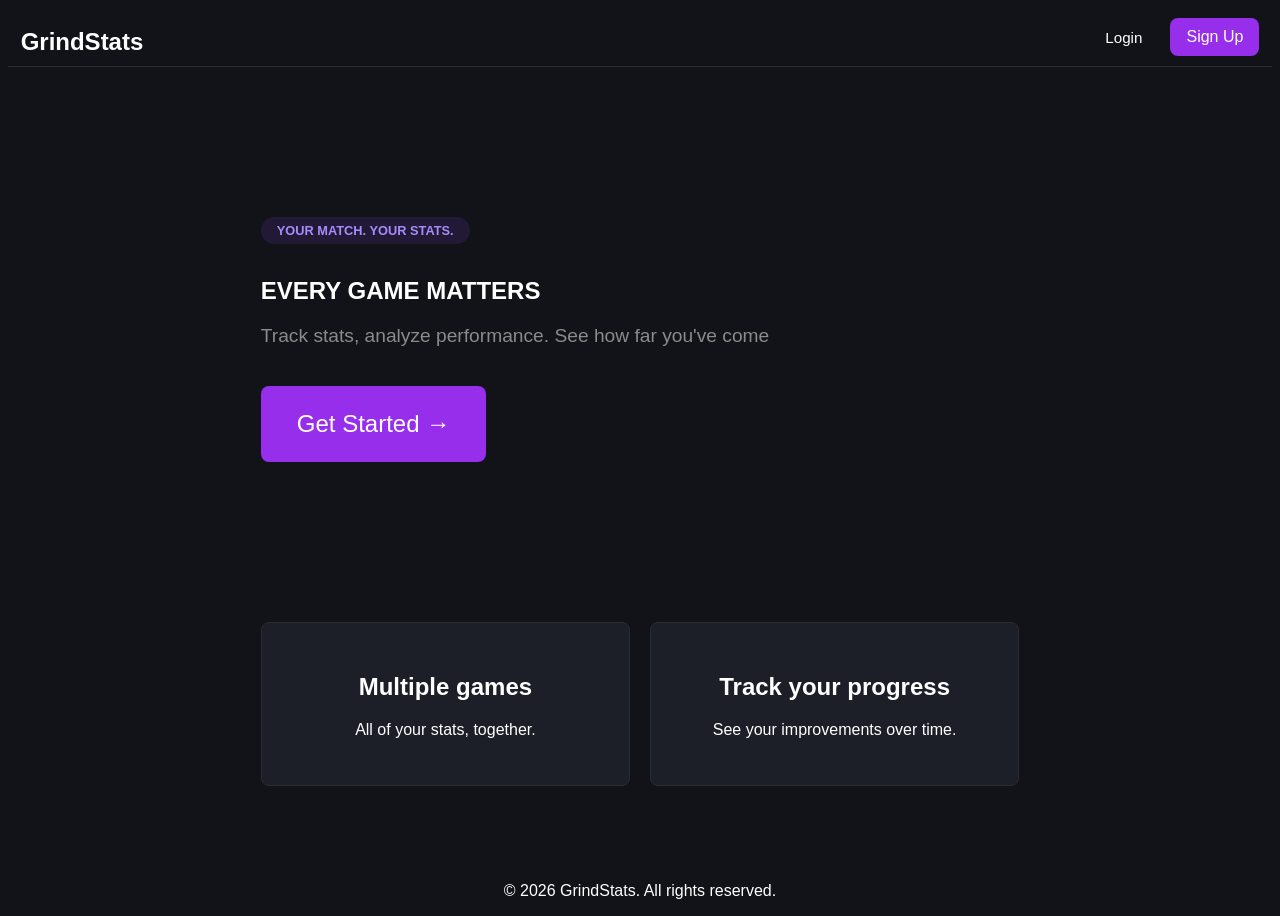
==== home-page/Index.html @ 99e7d67c "Add empty sign up screen" ====
<!DOCTYPE html>
<html lang="en">
<head>
    <link rel="icon" type="image/png" sizes="32x32" href="../favicon-32x32.png">
    <meta charset="UTF-8">
    <meta name="viewport" content="width=device-width, initial-scale=1.0">
    <link rel="stylesheet" href="Style.css">
    <title>GrindStats - Track Your Progress</title>
</head>
<body>
    <header class="navbar">

        <a href="#" class="logo">GrindStats</a>

        <div class="nav-buttons">
            <button class="login-button">Login</button>
            <a href="../signup-page/index.html" class="signup-button">Sign Up</a>
        </div>
    </header>

    <main>

        <section class="hero">

            <p class="eyebrow">YOUR MATCH. YOUR STATS.</p>

            <h1 class="hero-title">EVERY GAME MATTERS</h1>

            <p class = "hero-description">Track stats, analyze performance. See how far you've come</p>

            <a href="../signup-page/index.html" class="primary-button">Get Started →</a>
        </section>

        <section class="features">

            <article class="feature-card">
                <h2 class="feature-title">Multiple games</h2>
                <p class="feature-description">All of your stats, together.</p>
            </article>

            <article class="feature-card">
                <h2 class="feature-title">Track your progress</h2>
                <p class="feature-description">See your improvements over time.</p>
            </article>
        </section>

    </main>

    <footer class= "footer">
        <p>© 2026 GrindStats. All rights reserved.</p>
    </footer>

    <script src="Script.js"></script>
</body>
</html>
---- home-page/Style.css ----
.logo {
    font-size: 18px;
    font-weight: bold;
    color: #ffffff;
    text-decoration: none;
}

.eyebrow {
     color: #a78bfa;
    font-size: 0.8rem;
    font-weight: bold;
    text-transform: uppercase;
    margin-top: 50px;
    display: inline-block;
    padding: 6px 16px;
    background-color: rgba(61, 37, 102, 0.4);
    border-radius: 9999px;
}

body {
    background-color: #111318;
    font-family: 'Arial', sans-serif;
    color: #ffffff;
}

button {
    cursor: pointer;
    border: none;
    border-radius: 8px;
    padding: 10px 16px;
    font-size: 0.95rem;
}

.nav-buttons {
    display: flex;
    gap: 12px;
    margin-left: auto;
}

.signup-button
    {
        background-color: #972eec;
        color: #ffffff;
        text-decoration: none;
        align-items: center;
        padding: 10px 16px;
        border-radius: 8px;
    }

.login-button {
    background: transparent;
    color: #ffffff;
}

.navbar {
    display: flex;
    align-items: center;
    border-bottom: 1px solid #292b35;
    padding: 10px 1%;
}

.logo {
    color: #ffffff;
    font-size: 1.5rem;
    font-weight: bold;
    text-decoration: none;
    margin-top: 10px;
}

.hero {
    text-align: left;
    padding: 100px 20% 80px;
}

.hereo h1 {
    font-size: 3rem;
    margin-bottom: 20px;
}

.primary-button {
    background-color: #972eec;
    color: #ffffff;
    font-size: 1.5rem;
    padding: 24px 36px;
    border-radius: 8px;
    text-decoration: none;
    align-items: center;
    margin-top: 20px;
    display: inline-block;
}

.primary-button:hover {
    background-color: #7a1fc4;
}

.hero-description {
    font-size: 1.2rem;
    color: #8b8b8b;
    margin-top: 20px;
    max-width: 600px;
}

.features {
    display: flex;
    justify-content: space-around;
    padding: 80px 20%;
    gap: 20px;
}

.feature-card {
    background-color: #1c1f28;
    padding: 30px;
    border-radius: 8px;
    text-align: center;
    flex: 1;
    border: 1px solid #292b35;
}

.footer{
    text-align: center;
}
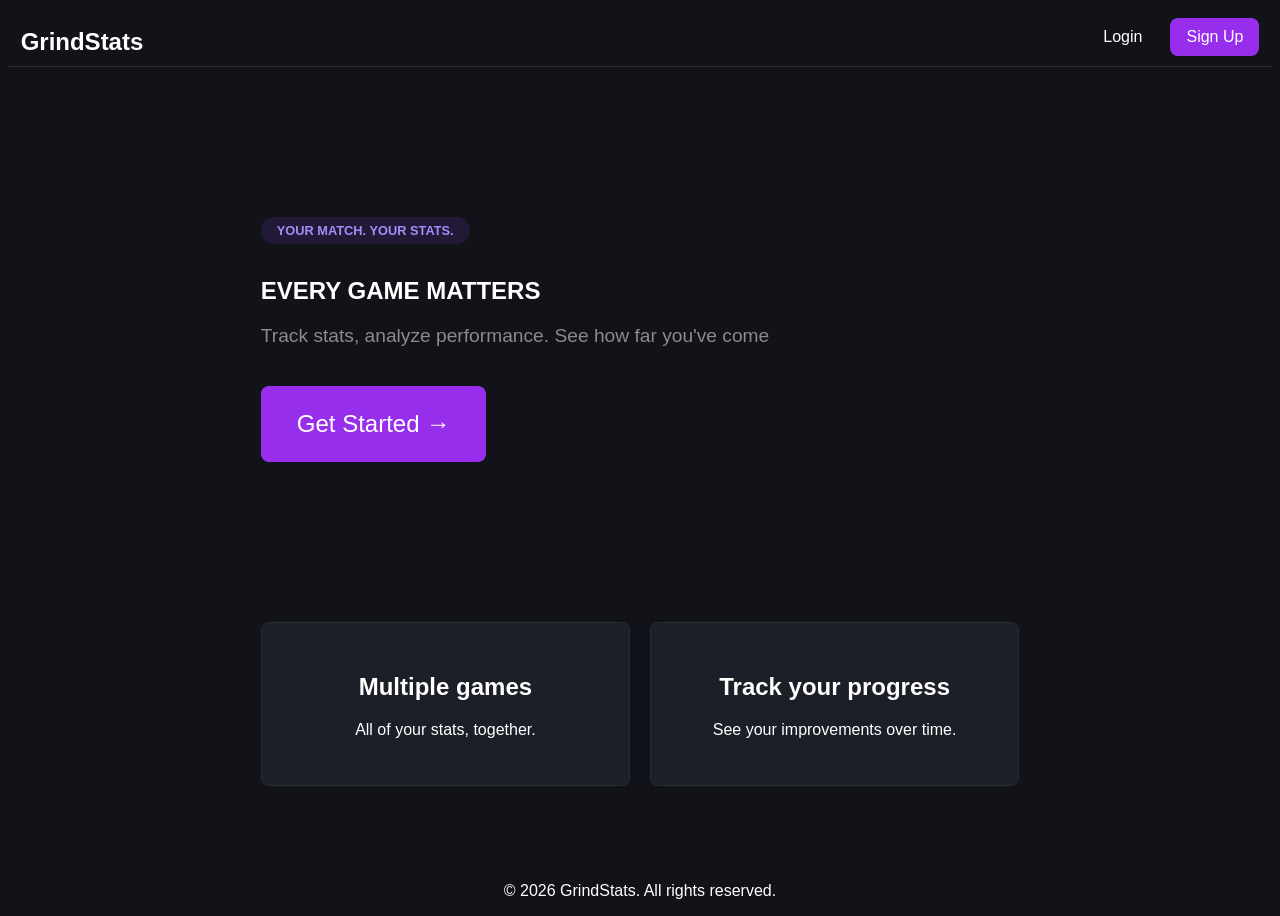
==== commit 9ee68636: "Add login screen" ====
--- a/home-page/Index.html
+++ b/home-page/Index.html
@@ -13,7 +13,7 @@
         <a href="#" class="logo">GrindStats</a>
 
         <div class="nav-buttons">
-            <button class="login-button">Login</button>
+            <a href="../login-page/index.html" class="login-button">Login</a>
             <a href="../signup-page/index.html" class="signup-button">Sign Up</a>
         </div>
     </header>
--- a/home-page/Style.css
+++ b/home-page/Style.css
@@ -50,6 +50,9 @@
 .login-button {
     background: transparent;
     color: #ffffff;
+    text-decoration: none;
+    align-items: center;
+    padding: 10px 16px;
 }
 
 .navbar {
